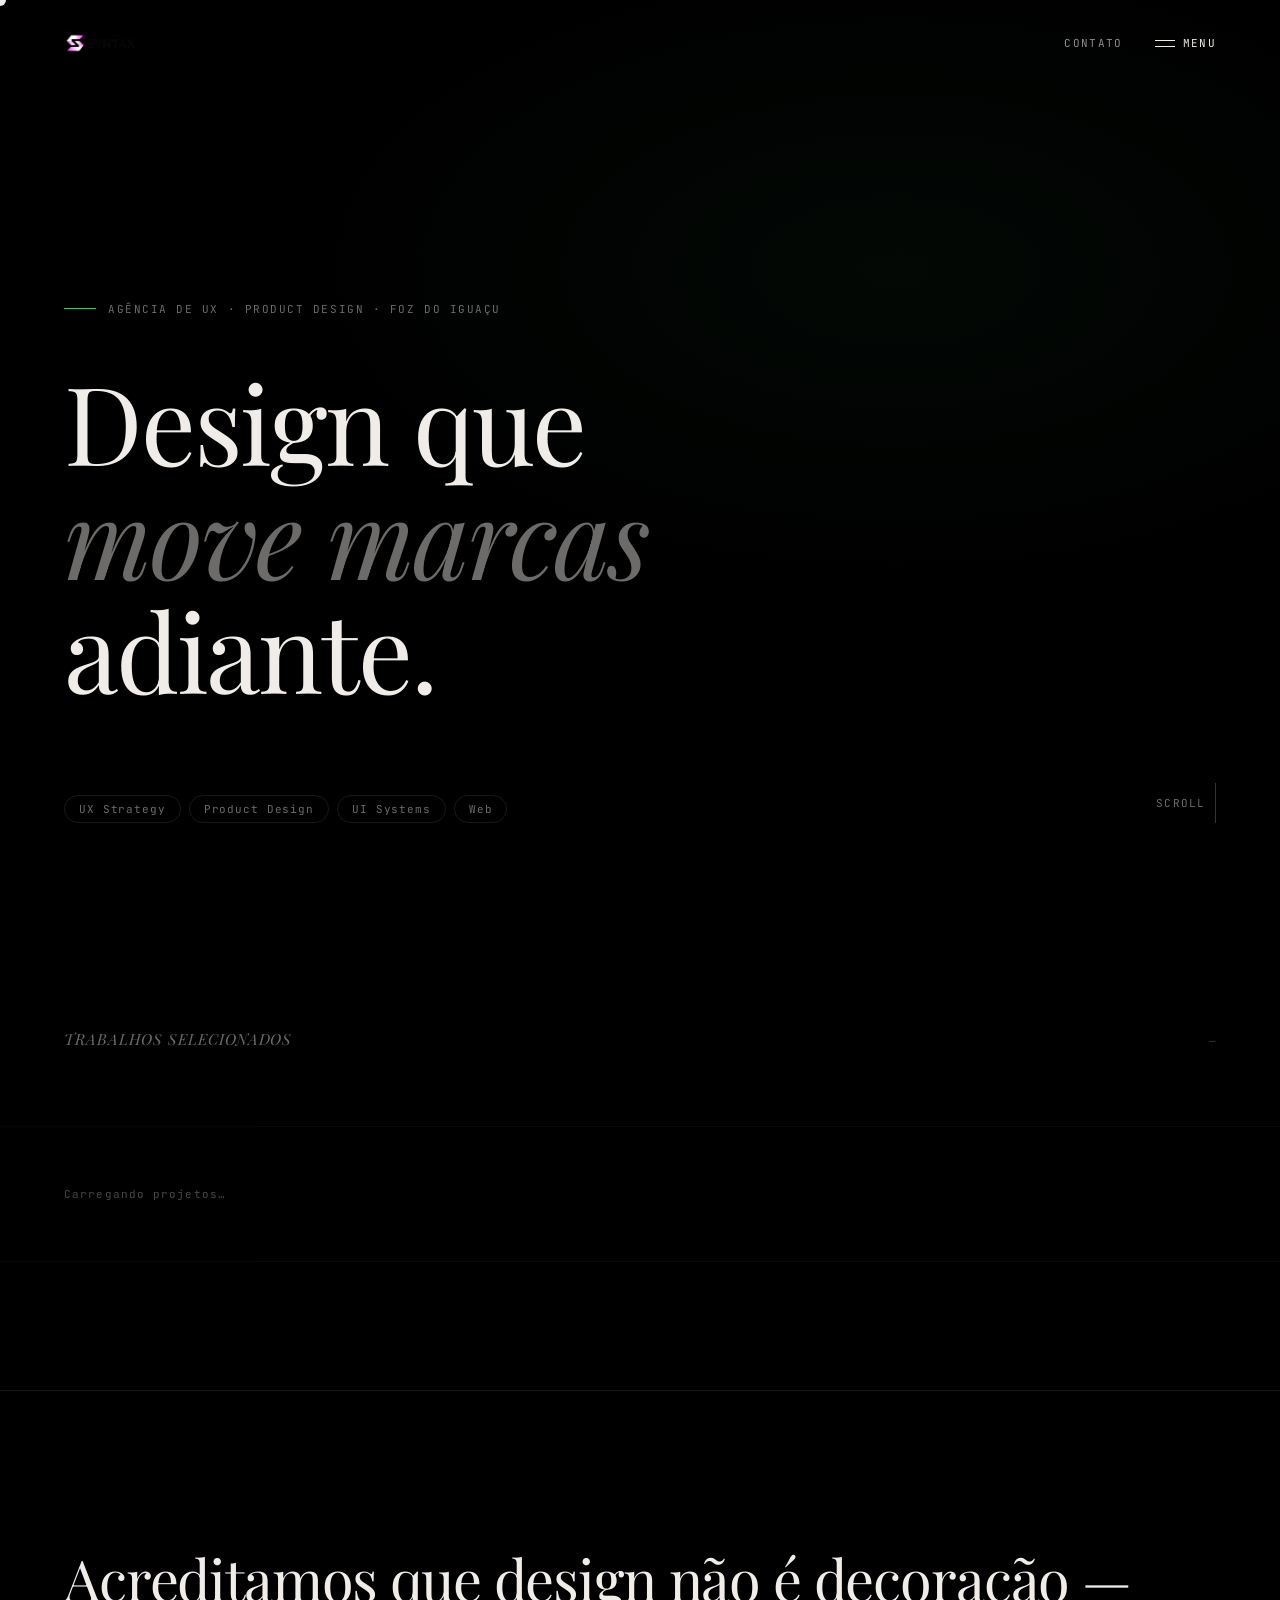
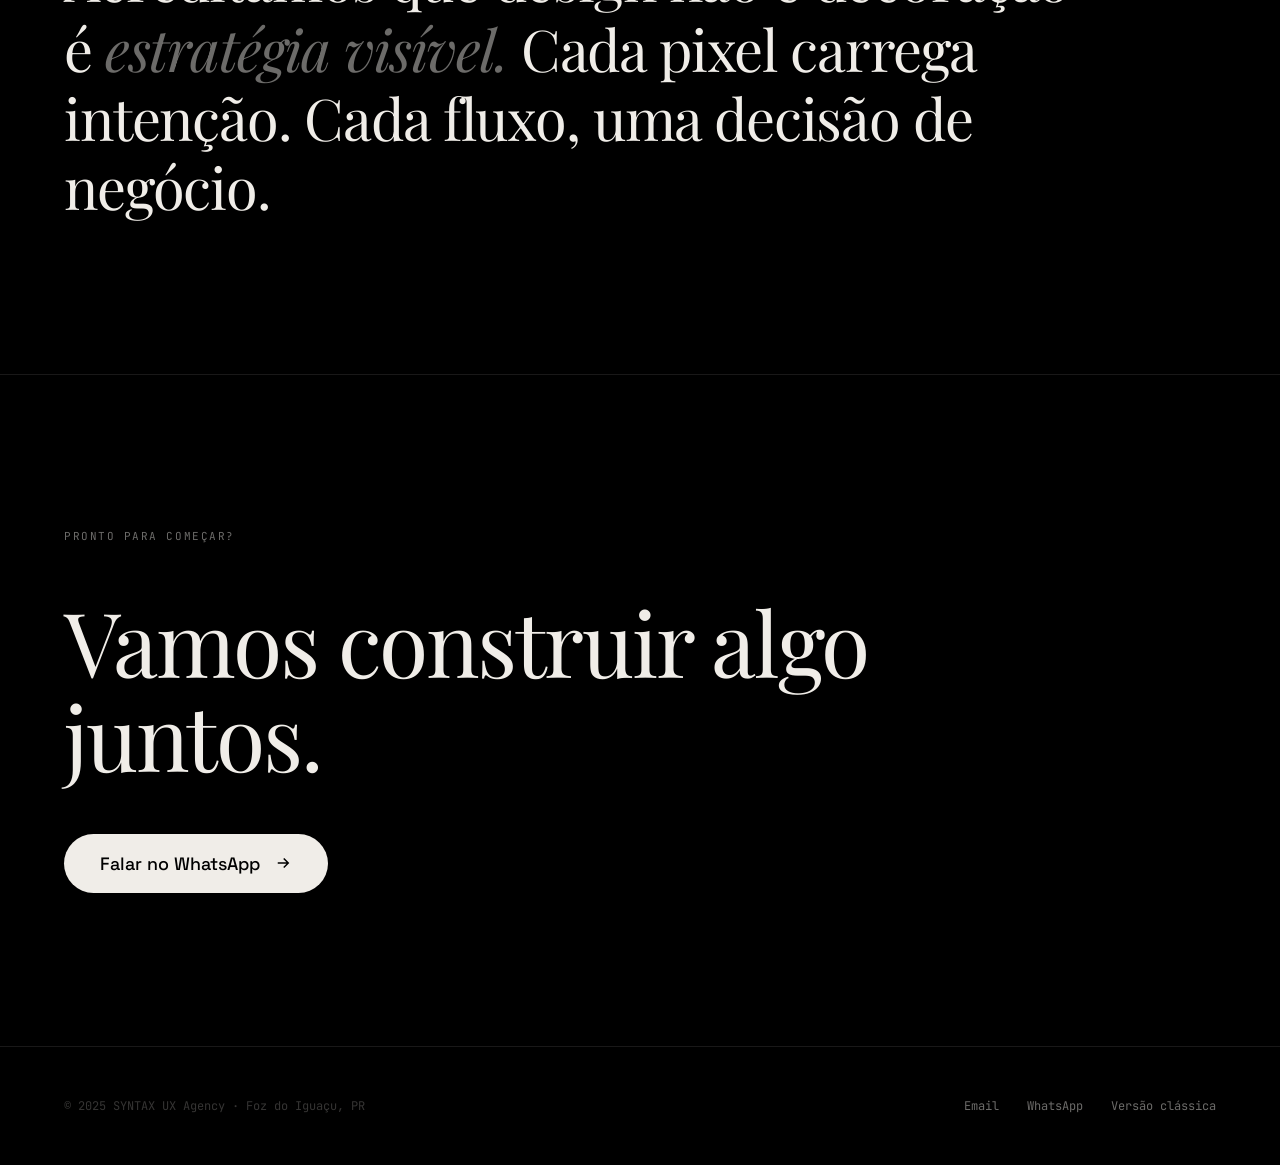
==== v2/index.html @ 881d628b "Add SYNTAX v2 — Metalab-inspired editorial portfolio Pure black editorial redesign in /v2/ with: - P" ====
<!DOCTYPE html>
<html lang="pt-BR">
<head>
  <meta charset="UTF-8"/>
  <meta name="viewport" content="width=device-width,initial-scale=1"/>
  <title>SYNTAX — Agência de UX & Product Design</title>
  <meta name="description" content="Produtos digitais que movem marcas adiante. Design estratégico, interfaces de alto impacto."/>
  <link rel="preconnect" href="https://fonts.googleapis.com"/>
  <link rel="preconnect" href="https://fonts.gstatic.com" crossorigin/>
  <link href="https://fonts.googleapis.com/css2?family=Playfair+Display:ital,wght@0,400;0,500;0,700;1,400;1,500&family=Space+Grotesk:wght@300;400;500;600&family=JetBrains+Mono:wght@400;500&display=swap" rel="stylesheet"/>
  <link rel="stylesheet" href="v2.css"/>
</head>
<body>

<!-- Custom cursor -->
<div id="cursor"></div>
<!-- Page wipe -->
<div id="wipe"></div>

<!-- ── Nav ──────────────────────────────────────── -->
<nav class="v2-nav">
  <a href="#top" class="v2-nav-logo">
    <img src="../assets/syntax-logo.png" alt="SYNTAX"/>
  </a>
  <div class="v2-nav-right">
    <a href="mailto:gabriel@uxsyntax.com.br" class="v2-nav-link">Contato</a>
    <button class="v2-menu-btn" id="menu-btn" aria-label="Menu">
      <span><i></i><i></i></span>
      MENU
    </button>
  </div>
</nav>

<!-- ── Menu overlay ─────────────────────────────── -->
<div id="menu-overlay">
  <div class="menu-top">
    <a href="#top" class="v2-nav-logo" style="mix-blend-mode:normal">
      <img src="../assets/syntax-logo.png" alt="SYNTAX"/>
    </a>
    <button class="menu-close" id="menu-close">FECHAR ✕</button>
  </div>
  <nav class="menu-links">
    <a href="#projetos" onclick="document.getElementById('menu-overlay').classList.remove('open')">
      Projetos <span>01</span>
    </a>
    <a href="#manifesto" onclick="document.getElementById('menu-overlay').classList.remove('open')">
      Manifesto <span>02</span>
    </a>
    <a href="https://wa.me/5546999247368" target="_blank" rel="noopener">
      Iniciar projeto <span>03</span>
    </a>
    <a href="../admin.html" data-wipe>
      Admin <span>04</span>
    </a>
  </nav>
  <div class="menu-bottom">
    <p>© 2025 SYNTAX. Todos os direitos reservados.</p>
    <a href="mailto:gabriel@uxsyntax.com.br">gabriel@uxsyntax.com.br</a>
  </div>
</div>

<!-- ── Hero ─────────────────────────────────────── -->
<header class="v2-hero" id="top">
  <div class="v2-hero-bg"></div>
  <div class="v2-hero-content">
    <p class="v2-hero-eyebrow">Agência de UX · Product Design · Foz do Iguaçu</p>
    <h1 class="v2-hero-title">
      Design que<br/>
      <em>move marcas</em><br/>
      adiante.
    </h1>
    <div class="v2-hero-bottom">
      <div class="v2-hero-tags">
        <span class="v2-hero-tag">UX Strategy</span>
        <span class="v2-hero-tag">Product Design</span>
        <span class="v2-hero-tag">UI Systems</span>
        <span class="v2-hero-tag">Web</span>
      </div>
      <div class="v2-hero-scroll">
        Scroll
      </div>
    </div>
  </div>
</header>

<!-- ── Projects ─────────────────────────────────── -->
<section class="v2-projects" id="projetos">
  <div class="v2-projects-head">
    <h2>Trabalhos selecionados</h2>
    <span class="v2-projects-count" id="proj-count">—</span>
  </div>
  <div id="proj-list">
    <!-- populated by JS -->
    <div class="v2-proj-item v2-reveal" style="border-top:1px solid var(--line);padding:60px clamp(20px,5vw,80px);opacity:.3">
      <p style="font-family:var(--mono);font-size:11px;letter-spacing:.1em">Carregando projetos…</p>
    </div>
  </div>
</section>

<!-- ── Manifesto ─────────────────────────────────── -->
<section class="v2-manifesto v2-reveal" id="manifesto">
  <p class="v2-manifesto-text">
    Acreditamos que design não é decoração —
    é <em>estratégia visível.</em>
    Cada pixel carrega intenção. Cada fluxo,
    uma decisão de negócio.
  </p>
</section>

<!-- ── CTA ──────────────────────────────────────── -->
<section class="v2-cta v2-reveal">
  <p class="v2-cta-eyebrow">Pronto para começar?</p>
  <h2 class="v2-cta-title">Vamos construir algo juntos.</h2>
  <a class="v2-cta-btn" href="https://wa.me/5546999247368" target="_blank" rel="noopener" data-cursor>
    Falar no WhatsApp
    <svg width="18" height="18" viewBox="0 0 24 24" fill="none" stroke="currentColor" stroke-width="2"><path d="M5 12h14M13 6l6 6-6 6"/></svg>
  </a>
</section>

<!-- ── Footer ────────────────────────────────────── -->
<footer class="v2-foot">
  <p>© 2025 SYNTAX UX Agency · Foz do Iguaçu, PR</p>
  <div class="v2-foot-links">
    <a href="mailto:gabriel@uxsyntax.com.br">Email</a>
    <a href="https://wa.me/5546999247368" target="_blank" rel="noopener">WhatsApp</a>
    <a href="../index.html" data-wipe>Versão clássica</a>
  </div>
</footer>

<script src="js/v2-db.js"></script>
<script src="js/v2-app.js"></script>
</body>
</html>
---- v2/v2.css ----
/* ============================================================
   SYNTAX v2 — Metalab-inspired
   ============================================================ */

@import url('https://fonts.googleapis.com/css2?family=Playfair+Display:ital,wght@0,400;0,500;0,700;1,400;1,500&family=Space+Grotesk:wght@300;400;500;600&family=JetBrains+Mono:wght@400;500&display=swap');

:root{
  --bg:    #000;
  --fg:    #f0ede8;
  --muted: rgba(240,237,232,.45);
  --faint: rgba(240,237,232,.22);
  --line:  rgba(240,237,232,.1);
  --green: #3fbf6a;
  --serif: 'Playfair Display', Georgia, serif;
  --sans:  'Space Grotesk', system-ui, sans-serif;
  --mono:  'JetBrains Mono', ui-monospace, monospace;
  --ease:  cubic-bezier(.22,.61,.36,1);
  --ease-out: cubic-bezier(0,.55,.45,1);
}

*{ box-sizing:border-box; margin:0; padding:0; }
html{ scroll-behavior:smooth; }
body{
  background:var(--bg); color:var(--fg);
  font-family:var(--sans); font-size:16px;
  -webkit-font-smoothing:antialiased;
  overflow-x:hidden; cursor:none;
}
a{ color:inherit; text-decoration:none; cursor:none; }
img{ display:block; max-width:100%; }
button{ font:inherit; color:inherit; background:none; border:none; cursor:none; }

/* ── Custom cursor ─────────────────────────────────────── */
#cursor{
  position:fixed; top:0; left:0; z-index:9999;
  pointer-events:none;
  width:12px; height:12px;
  border-radius:50%;
  background:var(--fg);
  transform:translate(-50%,-50%);
  transition:width .25s var(--ease), height .25s var(--ease),
             background .25s, opacity .3s;
  mix-blend-mode:difference;
}
#cursor.grow{ width:60px; height:60px; }
#cursor.hidden{ opacity:0; }

/* ── Page transition wipe ──────────────────────────────── */
#wipe{
  position:fixed; inset:0; z-index:9998;
  background:var(--fg);
  transform:scaleY(0);
  transform-origin:bottom;
}
#wipe.enter{
  animation:wipeIn .6s var(--ease) forwards;
}
#wipe.leave{
  animation:wipeOut .5s var(--ease-out) forwards;
}
@keyframes wipeIn{
  0%  { transform:scaleY(0); transform-origin:bottom; }
  100%{ transform:scaleY(1); transform-origin:bottom; }
}
@keyframes wipeOut{
  0%  { transform:scaleY(1); transform-origin:top; }
  100%{ transform:scaleY(0); transform-origin:top; }
}

/* ── Layout ────────────────────────────────────────────── */
.wrap{ max-width:1320px; margin:0 auto; padding:0 clamp(20px,5vw,80px); }

/* ── Nav ───────────────────────────────────────────────── */
.v2-nav{
  position:fixed; top:0; left:0; right:0; z-index:100;
  display:flex; align-items:center; justify-content:space-between;
  padding:clamp(18px,3vw,32px) clamp(20px,5vw,80px);
  mix-blend-mode:difference;
}
.v2-nav-logo{
  font-family:var(--serif); font-size:18px; font-weight:500;
  letter-spacing:.02em; color:var(--fg);
}
.v2-nav-logo img{ height:22px; filter:invert(1) brightness(2); }
.v2-nav-right{ display:flex; align-items:center; gap:32px; }
.v2-nav-link{
  font-family:var(--mono); font-size:11px; letter-spacing:.12em;
  text-transform:uppercase; color:var(--fg); opacity:.6;
  transition:opacity .2s;
}
.v2-nav-link:hover{ opacity:1; }
.v2-menu-btn{
  font-family:var(--mono); font-size:11px; letter-spacing:.12em;
  text-transform:uppercase; color:var(--fg);
  display:flex; align-items:center; gap:8px;
}
.v2-menu-btn span{ display:flex; flex-direction:column; gap:5px; }
.v2-menu-btn span i{ display:block; width:20px; height:1px; background:var(--fg); transition:.3s; }

/* ── Menu overlay ──────────────────────────────────────── */
#menu-overlay{
  position:fixed; inset:0; z-index:200;
  background:#000;
  display:flex; flex-direction:column;
  justify-content:space-between;
  padding:clamp(18px,3vw,32px) clamp(20px,5vw,80px) clamp(32px,5vw,60px);
  opacity:0; pointer-events:none;
  transition:opacity .4s var(--ease);
}
#menu-overlay.open{ opacity:1; pointer-events:all; }
.menu-top{ display:flex; justify-content:space-between; align-items:center; }
.menu-close{
  font-family:var(--mono); font-size:11px; letter-spacing:.12em;
  text-transform:uppercase; color:var(--fg);
}
.menu-links{ display:flex; flex-direction:column; gap:0; }
.menu-links a{
  font-family:var(--serif); font-size:clamp(40px,8vw,96px);
  font-weight:400; line-height:1.1; color:var(--fg);
  border-top:1px solid var(--line);
  padding:clamp(14px,2vw,28px) 0;
  display:flex; align-items:center; justify-content:space-between;
  overflow:hidden; transition:color .3s;
}
.menu-links a:last-child{ border-bottom:1px solid var(--line); }
.menu-links a:hover{ color:var(--green); }
.menu-links a span{ font-family:var(--mono); font-size:12px; opacity:.4; }
.menu-bottom{
  display:flex; justify-content:space-between; align-items:flex-end;
  flex-wrap:wrap; gap:20px;
}
.menu-bottom p{ font-size:13px; color:var(--muted); }
.menu-bottom a{ font-size:13px; color:var(--fg); }

/* ── Hero ──────────────────────────────────────────────── */
.v2-hero{
  min-height:100dvh; display:flex; flex-direction:column;
  justify-content:flex-end;
  padding:0 clamp(20px,5vw,80px) clamp(48px,6vw,88px);
  position:relative; overflow:hidden;
}
.v2-hero-bg{
  position:absolute; inset:0; z-index:0;
  background:radial-gradient(ellipse 80% 60% at 70% 30%, rgba(63,191,106,.04) 0%, transparent 60%);
}
.v2-hero-content{ position:relative; z-index:1; }
.v2-hero-eyebrow{
  font-family:var(--mono); font-size:11px; letter-spacing:.14em;
  text-transform:uppercase; color:var(--muted);
  margin-bottom:clamp(24px,4vw,48px);
  display:flex; align-items:center; gap:12px;
}
.v2-hero-eyebrow::before{
  content:''; display:block;
  width:32px; height:1px; background:var(--green);
}
.v2-hero-title{
  font-family:var(--serif);
  font-size:clamp(52px,8.5vw,128px);
  font-weight:400; line-height:1.05;
  letter-spacing:-.02em;
  margin-bottom:clamp(48px,6vw,88px);
}
.v2-hero-title em{ font-style:italic; color:var(--muted); }
.v2-hero-bottom{
  display:flex; align-items:flex-end; justify-content:space-between;
  flex-wrap:wrap; gap:32px;
}
.v2-hero-tags{ display:flex; flex-wrap:wrap; gap:8px; }
.v2-hero-tag{
  font-family:var(--mono); font-size:11px; letter-spacing:.08em;
  border:1px solid var(--line); border-radius:40px;
  padding:6px 14px; color:var(--muted);
}
.v2-hero-scroll{
  font-family:var(--mono); font-size:11px; letter-spacing:.1em;
  text-transform:uppercase; color:var(--muted);
  display:flex; align-items:center; gap:10px;
}
.v2-hero-scroll::after{
  content:''; display:block; width:1px; height:40px;
  background:var(--faint); animation:scrollLine 2s ease-in-out infinite;
}
@keyframes scrollLine{
  0%,100%{ transform:scaleY(1); opacity:.4; }
  50%{ transform:scaleY(.6); opacity:1; }
}

/* ── Projects list ─────────────────────────────────────── */
.v2-projects{ padding:clamp(80px,10vw,140px) 0; }
.v2-projects-head{
  padding:0 clamp(20px,5vw,80px);
  margin-bottom:clamp(48px,6vw,80px);
  display:flex; align-items:baseline; justify-content:space-between; gap:24px;
}
.v2-projects-head h2{
  font-family:var(--serif); font-size:clamp(13px,1.2vw,16px);
  font-weight:400; color:var(--muted); letter-spacing:.06em;
  text-transform:uppercase; font-style:italic;
}
.v2-projects-count{
  font-family:var(--mono); font-size:11px; color:var(--faint);
}

.v2-proj-item{
  border-top:1px solid var(--line);
  padding:0 clamp(20px,5vw,80px);
  overflow:hidden;
}
.v2-proj-item:last-child{ border-bottom:1px solid var(--line); }

.v2-proj-header{
  display:grid;
  grid-template-columns: 3fr 1fr 1fr;
  align-items:center;
  padding:clamp(24px,3vw,40px) 0;
  gap:24px;
  transition:opacity .3s;
}
.v2-proj-item:hover .v2-proj-header{ opacity:.7; }

.v2-proj-name{
  font-family:var(--serif);
  font-size:clamp(28px,4.5vw,64px);
  font-weight:400; letter-spacing:-.02em;
  line-height:1.1;
  transition:color .3s;
}
.v2-proj-item:hover .v2-proj-name{ color:var(--fg); }

.v2-proj-tags{ display:flex; flex-wrap:wrap; gap:6px; }
.v2-proj-tag{
  font-family:var(--mono); font-size:10px; letter-spacing:.06em;
  border:1px solid var(--line); border-radius:40px;
  padding:4px 10px; color:var(--muted); white-space:nowrap;
}

.v2-proj-meta{
  text-align:right;
  font-family:var(--mono); font-size:11px; color:var(--faint);
  white-space:nowrap;
}

.v2-proj-body{
  display:grid; grid-template-columns:1fr 2fr; gap:clamp(24px,4vw,60px);
  padding-bottom:clamp(40px,5vw,72px);
  max-height:0; overflow:hidden;
  transition:max-height .7s var(--ease), padding .5s var(--ease);
}
.v2-proj-item.open .v2-proj-body{
  max-height:900px;
}
.v2-proj-desc{
  font-size:clamp(14px,1.3vw,17px); color:var(--muted); line-height:1.7;
  padding-top:4px;
}
.v2-proj-image-wrap{
  position:relative; overflow:hidden;
  border-radius:4px; aspect-ratio:16/9;
}
.v2-proj-image-wrap img{
  width:100%; height:120%; object-fit:cover;
  transform:translateY(0);
  transition:transform .1s linear;
}
.v2-proj-cta{
  display:inline-flex; align-items:center; gap:8px;
  margin-top:24px;
  font-family:var(--mono); font-size:11px; letter-spacing:.1em;
  text-transform:uppercase; color:var(--fg);
  border-bottom:1px solid var(--line); padding-bottom:4px;
  transition:border-color .2s, gap .2s;
}
.v2-proj-cta:hover{ border-color:var(--fg); gap:14px; }

/* ── Manifesto strip ───────────────────────────────────── */
.v2-manifesto{
  padding:clamp(100px,12vw,160px) clamp(20px,5vw,80px);
  border-top:1px solid var(--line);
}
.v2-manifesto-text{
  font-family:var(--serif);
  font-size:clamp(28px,4.5vw,68px);
  font-weight:400; line-height:1.2;
  letter-spacing:-.02em; max-width:1100px;
}
.v2-manifesto-text em{ font-style:italic; color:var(--muted); }

/* ── CTA section ───────────────────────────────────────── */
.v2-cta{
  padding:clamp(100px,12vw,160px) clamp(20px,5vw,80px);
  border-top:1px solid var(--line);
  display:flex; flex-direction:column; align-items:flex-start;
  gap:clamp(32px,4vw,56px);
}
.v2-cta-eyebrow{
  font-family:var(--mono); font-size:11px; letter-spacing:.14em;
  text-transform:uppercase; color:var(--muted);
}
.v2-cta-title{
  font-family:var(--serif);
  font-size:clamp(40px,7vw,104px);
  font-weight:400; line-height:1.05;
  letter-spacing:-.025em; max-width:900px;
}
.v2-cta-btn{
  display:inline-flex; align-items:center; gap:14px;
  font-family:var(--sans); font-size:clamp(15px,1.4vw,18px); font-weight:500;
  color:#000; background:var(--fg);
  padding:18px 36px; border-radius:60px;
  transition:background .25s, gap .25s, transform .2s;
}
.v2-cta-btn:hover{ background:var(--green); gap:22px; transform:translateY(-2px); }
.v2-cta-btn svg{ transition:transform .2s; }
.v2-cta-btn:hover svg{ transform:rotate(-45deg); }

/* ── Footer ────────────────────────────────────────────── */
.v2-foot{
  border-top:1px solid var(--line);
  padding:clamp(32px,4vw,56px) clamp(20px,5vw,80px);
  display:flex; justify-content:space-between; align-items:center;
  flex-wrap:wrap; gap:20px;
}
.v2-foot p{ font-size:12px; color:var(--faint); font-family:var(--mono); }
.v2-foot-links{ display:flex; gap:28px; }
.v2-foot-links a{ font-size:12px; color:var(--muted); font-family:var(--mono); transition:color .2s; }
.v2-foot-links a:hover{ color:var(--fg); }

/* ── Reveal animations ─────────────────────────────────── */
.v2-reveal{
  opacity:0; transform:translateY(40px);
  transition:opacity .9s var(--ease), transform .9s var(--ease);
}
.v2-reveal.in{
  opacity:1; transform:none;
}
.v2-reveal.d1{ transition-delay:.1s; }
.v2-reveal.d2{ transition-delay:.2s; }
.v2-reveal.d3{ transition-delay:.35s; }

/* ── Case page ─────────────────────────────────────────── */
.case-hero{
  min-height:100dvh; display:flex; flex-direction:column;
  justify-content:flex-end;
  padding:0 clamp(20px,5vw,80px) clamp(48px,6vw,88px);
}
.case-hero-meta{
  font-family:var(--mono); font-size:11px; letter-spacing:.12em;
  text-transform:uppercase; color:var(--muted);
  margin-bottom:32px; display:flex; gap:32px; flex-wrap:wrap;
}
.case-hero-title{
  font-family:var(--serif);
  font-size:clamp(40px,7vw,96px);
  font-weight:400; line-height:1.05; letter-spacing:-.025em;
  margin-bottom:clamp(24px,3vw,40px);
}
.case-hero-sub{
  font-size:clamp(16px,1.5vw,20px); color:var(--muted);
  max-width:640px; line-height:1.65;
}

.case-cover{
  width:100%; overflow:hidden;
  aspect-ratio:16/7; position:relative;
}
.case-cover img{
  width:100%; height:130%; object-fit:cover;
  transform:translateY(-10%);
  will-change:transform;
}

.case-body{ padding:clamp(60px,8vw,120px) clamp(20px,5vw,80px); }

.case-intro{
  display:grid; grid-template-columns:1fr 2fr;
  gap:clamp(32px,5vw,80px); margin-bottom:clamp(60px,8vw,120px);
}
.case-intro-label{
  font-family:var(--mono); font-size:11px; letter-spacing:.12em;
  text-transform:uppercase; color:var(--muted); padding-top:6px;
}
.case-intro-text{
  font-family:var(--serif);
  font-size:clamp(20px,2.5vw,32px);
  font-weight:400; line-height:1.5; letter-spacing:-.01em;
}

.case-specs{
  display:grid; grid-template-columns:repeat(4,1fr);
  gap:1px; background:var(--line);
  border:1px solid var(--line); border-radius:8px; overflow:hidden;
  margin-bottom:clamp(60px,8vw,120px);
}
.case-spec{
  background:var(--bg); padding:clamp(20px,2.5vw,32px);
}
.case-spec dt{
  font-family:var(--mono); font-size:10px; letter-spacing:.12em;
  text-transform:uppercase; color:var(--faint); margin-bottom:10px;
}
.case-spec dd{ font-size:15px; color:var(--fg); }

/* Horizontal gallery */
.case-gallery-h{
  overflow-x:auto; overflow-y:hidden;
  display:flex; gap:clamp(16px,2vw,24px);
  padding-bottom:24px; margin-bottom:clamp(60px,8vw,120px);
  scrollbar-width:thin; scrollbar-color:var(--line) transparent;
  cursor:grab;
}
.case-gallery-h:active{ cursor:grabbing; }
.case-gallery-h-item{
  flex-shrink:0; border-radius:4px; overflow:hidden;
  height:clamp(280px,35vw,520px);
}
.case-gallery-h-item img{
  height:100%; width:auto; object-fit:cover;
  pointer-events:none;
}

.case-shot{
  width:100%; overflow:hidden; border-radius:4px;
  margin-bottom:clamp(16px,2vw,24px); position:relative;
}
.case-shot img{
  width:100%; height:auto; display:block;
  transform:translateY(0); will-change:transform;
}

.case-back{
  display:inline-flex; align-items:center; gap:10px;
  font-family:var(--mono); font-size:11px; letter-spacing:.1em;
  text-transform:uppercase; color:var(--muted);
  margin-bottom:clamp(60px,8vw,120px);
  transition:color .2s, gap .2s;
}
.case-back:hover{ color:var(--fg); gap:16px; }

@media(max-width:860px){
  .v2-proj-header{ grid-template-columns:1fr 1fr; }
  .v2-proj-meta{ display:none; }
  .v2-proj-body{ grid-template-columns:1fr; }
  .case-intro{ grid-template-columns:1fr; }
  .case-specs{ grid-template-columns:repeat(2,1fr); }
}
@media(max-width:540px){
  .v2-proj-header{ grid-template-columns:1fr; }
  .v2-proj-tags{ display:none; }
  .case-specs{ grid-template-columns:1fr 1fr; }
}
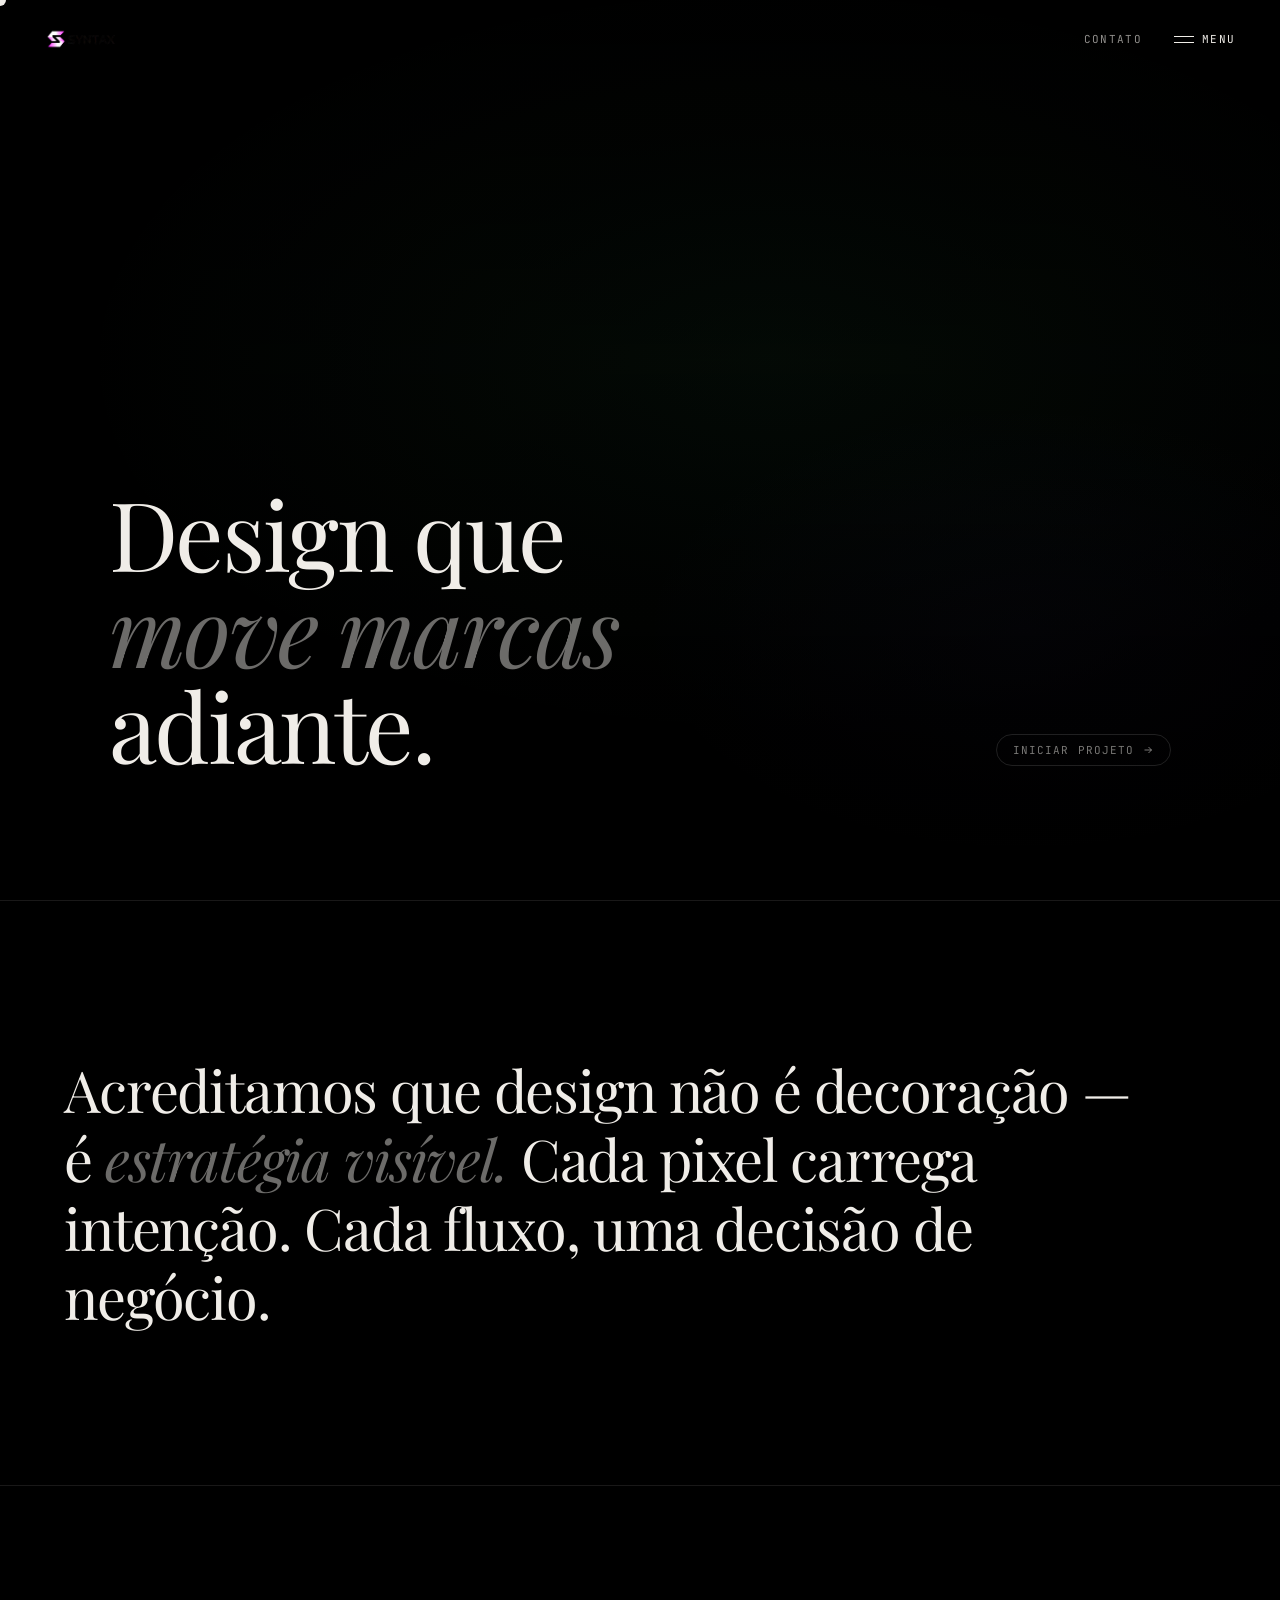
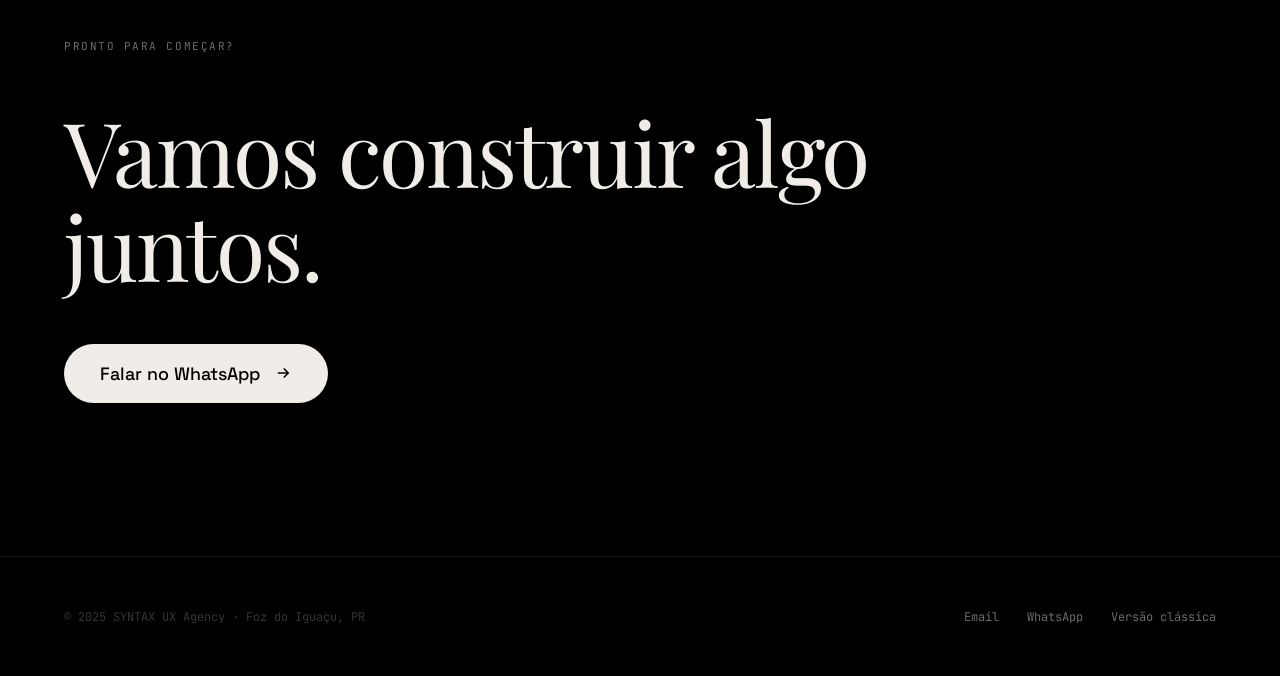
==== commit 782243ea: "v2: Metalab-style hero — project tabs sidebar + hover image reveal Co-Authored-By: Claude Sonnet 4.6" ====
--- a/v2/index.html
+++ b/v2/index.html
@@ -4,22 +4,193 @@
   <meta charset="UTF-8"/>
   <meta name="viewport" content="width=device-width,initial-scale=1"/>
   <title>SYNTAX — Agência de UX & Product Design</title>
-  <meta name="description" content="Produtos digitais que movem marcas adiante. Design estratégico, interfaces de alto impacto."/>
+  <meta name="description" content="Produtos digitais que movem marcas adiante."/>
   <link rel="preconnect" href="https://fonts.googleapis.com"/>
   <link rel="preconnect" href="https://fonts.gstatic.com" crossorigin/>
-  <link href="https://fonts.googleapis.com/css2?family=Playfair+Display:ital,wght@0,400;0,500;0,700;1,400;1,500&family=Space+Grotesk:wght@300;400;500;600&family=JetBrains+Mono:wght@400;500&display=swap" rel="stylesheet"/>
+  <link href="https://fonts.googleapis.com/css2?family=Playfair+Display:ital,wght@0,400;0,500;1,400&family=Space+Grotesk:wght@300;400;500&family=JetBrains+Mono:wght@400;500&display=swap" rel="stylesheet"/>
   <link rel="stylesheet" href="v2.css"/>
+  <style>
+    /* ── Hero full-screen ── */
+    .v2-hero{
+      position:relative; width:100%; height:100dvh;
+      overflow:hidden; background:#000;
+      display:flex; align-items:flex-end;
+    }
+
+    /* Slides */
+    .hero-slides{ position:absolute; inset:0; }
+    .hero-slide{
+      position:absolute; inset:0;
+      opacity:0; transition:opacity .7s cubic-bezier(.4,0,.2,1);
+      will-change:opacity;
+    }
+    .hero-slide.active{ opacity:1; }
+    .hero-slide img{
+      width:100%; height:115%; object-fit:cover;
+      transform:translateY(-7.5%);
+      animation:none;
+    }
+    .hero-slide.active img{ animation:kenburns 8s ease-out forwards; }
+    @keyframes kenburns{
+      0%  { transform:translateY(-7.5%) scale(1.04); }
+      100%{ transform:translateY(-7.5%) scale(1); }
+    }
+    /* dark overlay */
+    .hero-overlay{
+      position:absolute; inset:0;
+      background:linear-gradient(
+        to bottom,
+        rgba(0,0,0,.55) 0%,
+        rgba(0,0,0,.15) 40%,
+        rgba(0,0,0,.55) 75%,
+        rgba(0,0,0,.85) 100%
+      );
+    }
+    /* default gradient when no project */
+    .hero-default{
+      position:absolute; inset:0;
+      background:radial-gradient(ellipse 90% 70% at 60% 40%, rgba(63,191,106,.06) 0%, transparent 60%),
+                 radial-gradient(ellipse 60% 50% at 80% 70%, rgba(100,80,200,.05) 0%, transparent 50%);
+      transition:opacity .5s;
+    }
+    .has-active .hero-default{ opacity:0; }
+
+    /* Project list sidebar */
+    .hero-proj-list{
+      position:absolute; left:clamp(20px,3.5vw,52px); top:50%;
+      transform:translateY(-50%);
+      display:flex; flex-direction:column; gap:4px;
+      z-index:10;
+    }
+    .hero-proj-btn{
+      display:inline-flex; align-items:center; gap:10px;
+      font-family:var(--sans); font-size:clamp(13px,1.1vw,15px); font-weight:400;
+      color:rgba(240,237,232,.55);
+      background:rgba(255,255,255,.07); backdrop-filter:blur(10px);
+      border:1px solid rgba(255,255,255,.08);
+      border-radius:40px; padding:7px 16px 7px 12px;
+      cursor:none; user-select:none;
+      transition:color .25s, background .25s, border-color .25s, transform .2s;
+      white-space:nowrap;
+    }
+    .hero-proj-btn .dot{
+      width:7px; height:7px; border-radius:50%;
+      background:transparent; border:1px solid rgba(255,255,255,.25);
+      transition:background .25s, border-color .25s;
+      flex-shrink:0;
+    }
+    .hero-proj-btn:hover,
+    .hero-proj-btn.active{
+      color:var(--fg);
+      background:rgba(255,255,255,.13);
+      border-color:rgba(255,255,255,.2);
+    }
+    .hero-proj-btn.active .dot{
+      background:var(--green); border-color:var(--green);
+    }
+    .hero-proj-btn.all-work{
+      margin-top:8px; color:rgba(240,237,232,.35);
+      background:transparent; border-color:rgba(255,255,255,.06);
+    }
+    .hero-proj-btn.all-work:hover{ color:var(--fg); background:rgba(255,255,255,.07); }
+
+    /* Hero description — top right */
+    .hero-desc{
+      position:absolute; right:clamp(20px,3.5vw,52px); top:clamp(100px,12vh,140px);
+      width:clamp(200px,22vw,320px); z-index:10;
+      opacity:0; transform:translateY(6px);
+      transition:opacity .4s, transform .4s;
+    }
+    .has-active .hero-desc{ opacity:1; transform:none; }
+    .hero-desc p{
+      font-size:clamp(13px,1.1vw,15px); color:rgba(240,237,232,.7);
+      line-height:1.65;
+    }
+    .hero-desc .hero-desc-tags{
+      display:flex; flex-wrap:wrap; gap:5px; margin-top:12px;
+    }
+    .hero-desc .hero-desc-tag{
+      font-family:var(--mono); font-size:10px; letter-spacing:.06em;
+      border:1px solid rgba(255,255,255,.12); border-radius:40px;
+      padding:3px 9px; color:rgba(240,237,232,.45);
+    }
+
+    /* Hero bottom: title + meta */
+    .hero-bottom{
+      position:relative; z-index:10;
+      width:100%; padding:0 clamp(20px,3.5vw,52px) clamp(32px,4vw,52px);
+      display:flex; align-items:flex-end; justify-content:space-between; gap:24px;
+    }
+    .hero-title-wrap{ flex:1; overflow:hidden; }
+    .hero-big-title{
+      font-family:var(--serif);
+      font-size:clamp(44px,7.5vw,112px);
+      font-weight:400; line-height:1.0; letter-spacing:-.025em;
+      color:var(--fg);
+      display:flex; flex-direction:column;
+    }
+    /* default title */
+    .hero-title-default{
+      transition:opacity .4s, transform .4s;
+    }
+    .has-active .hero-title-default{
+      opacity:0; transform:translateY(-8px); pointer-events:none; position:absolute;
+    }
+    /* project title (revealed on hover) */
+    .hero-title-proj{
+      opacity:0; transform:translateY(12px);
+      transition:opacity .45s .05s, transform .45s .05s;
+      pointer-events:none;
+    }
+    .has-active .hero-title-proj{
+      opacity:1; transform:none;
+    }
+
+    .hero-bottom-right{
+      display:flex; flex-direction:column; align-items:flex-end; gap:10px;
+      padding-bottom:6px;
+    }
+    .hero-cta-link{
+      display:inline-flex; align-items:center; gap:8px;
+      font-family:var(--mono); font-size:11px; letter-spacing:.1em;
+      text-transform:uppercase; color:rgba(240,237,232,.5);
+      border:1px solid rgba(255,255,255,.12); border-radius:40px;
+      padding:8px 16px;
+      transition:color .2s, border-color .2s;
+    }
+    .hero-cta-link:hover{ color:var(--fg); border-color:rgba(255,255,255,.3); }
+
+    /* Nav on top of hero */
+    .v2-nav{
+      position:fixed; top:0; left:0; right:0; z-index:100;
+      display:flex; align-items:center; justify-content:space-between;
+      padding:clamp(18px,2.5vw,28px) clamp(20px,3.5vw,52px);
+    }
+
+    /* Mobile: stack differently */
+    @media(max-width:700px){
+      .hero-proj-list{
+        position:static; transform:none;
+        flex-direction:row; flex-wrap:wrap;
+        gap:6px; order:-1;
+        padding:clamp(80px,15vw,110px) clamp(16px,4vw,24px) 0;
+        align-self:flex-start; width:100%;
+      }
+      .v2-hero{ flex-direction:column; align-items:stretch; }
+      .hero-bottom{ flex-direction:column; align-items:flex-start; }
+      .hero-desc{ position:static; width:auto; opacity:1 !important; transform:none !important; margin-top:8px; }
+      .has-active .hero-desc{ opacity:1; transform:none; }
+    }
+  </style>
 </head>
 <body>
 
-<!-- Custom cursor -->
 <div id="cursor"></div>
-<!-- Page wipe -->
 <div id="wipe"></div>
 
 <!-- ── Nav ──────────────────────────────────────── -->
 <nav class="v2-nav">
-  <a href="#top" class="v2-nav-logo">
+  <a href="#" class="v2-nav-logo">
     <img src="../assets/syntax-logo.png" alt="SYNTAX"/>
   </a>
   <div class="v2-nav-right">
@@ -34,23 +205,20 @@
 <!-- ── Menu overlay ─────────────────────────────── -->
 <div id="menu-overlay">
   <div class="menu-top">
-    <a href="#top" class="v2-nav-logo" style="mix-blend-mode:normal">
+    <a href="#" class="v2-nav-logo" style="mix-blend-mode:normal">
       <img src="../assets/syntax-logo.png" alt="SYNTAX"/>
     </a>
     <button class="menu-close" id="menu-close">FECHAR ✕</button>
   </div>
   <nav class="menu-links">
-    <a href="#projetos" onclick="document.getElementById('menu-overlay').classList.remove('open')">
-      Projetos <span>01</span>
+    <a href="https://wa.me/5546999247368" target="_blank" rel="noopener">
+      Iniciar projeto <span>01</span>
     </a>
-    <a href="#manifesto" onclick="document.getElementById('menu-overlay').classList.remove('open')">
-      Manifesto <span>02</span>
-    </a>
-    <a href="https://wa.me/5546999247368" target="_blank" rel="noopener">
-      Iniciar projeto <span>03</span>
+    <a href="mailto:gabriel@uxsyntax.com.br">
+      Contato <span>02</span>
     </a>
     <a href="../admin.html" data-wipe>
-      Admin <span>04</span>
+      Admin <span>03</span>
     </a>
   </nav>
   <div class="menu-bottom">
@@ -60,45 +228,45 @@
 </div>
 
 <!-- ── Hero ─────────────────────────────────────── -->
-<header class="v2-hero" id="top">
-  <div class="v2-hero-bg"></div>
-  <div class="v2-hero-content">
-    <p class="v2-hero-eyebrow">Agência de UX · Product Design · Foz do Iguaçu</p>
-    <h1 class="v2-hero-title">
-      Design que<br/>
-      <em>move marcas</em><br/>
-      adiante.
-    </h1>
-    <div class="v2-hero-bottom">
-      <div class="v2-hero-tags">
-        <span class="v2-hero-tag">UX Strategy</span>
-        <span class="v2-hero-tag">Product Design</span>
-        <span class="v2-hero-tag">UI Systems</span>
-        <span class="v2-hero-tag">Web</span>
-      </div>
-      <div class="v2-hero-scroll">
-        Scroll
+<header class="v2-hero" id="hero">
+
+  <!-- Image slides -->
+  <div class="hero-slides" id="hero-slides"></div>
+  <div class="hero-default"></div>
+  <div class="hero-overlay"></div>
+
+  <!-- Project list (left) -->
+  <div class="hero-proj-list" id="proj-list">
+    <!-- populated by JS -->
+  </div>
+
+  <!-- Description (top right) -->
+  <div class="hero-desc" id="hero-desc">
+    <p id="hero-desc-text"></p>
+    <div class="hero-desc-tags" id="hero-desc-tags"></div>
+  </div>
+
+  <!-- Bottom: title + CTA -->
+  <div class="hero-bottom">
+    <div class="hero-title-wrap">
+      <div class="hero-big-title">
+        <span class="hero-title-default">
+          Design que<br/><em style="color:rgba(240,237,232,.45)">move marcas</em><br/>adiante.
+        </span>
+        <span class="hero-title-proj" id="hero-title-proj"></span>
       </div>
     </div>
+    <div class="hero-bottom-right">
+      <a class="hero-cta-link" href="https://wa.me/5546999247368" target="_blank" rel="noopener">
+        Iniciar projeto
+        <svg width="12" height="12" viewBox="0 0 24 24" fill="none" stroke="currentColor" stroke-width="2"><path d="M5 12h14M13 6l6 6-6 6"/></svg>
+      </a>
+    </div>
   </div>
 </header>
 
-<!-- ── Projects ─────────────────────────────────── -->
-<section class="v2-projects" id="projetos">
-  <div class="v2-projects-head">
-    <h2>Trabalhos selecionados</h2>
-    <span class="v2-projects-count" id="proj-count">—</span>
-  </div>
-  <div id="proj-list">
-    <!-- populated by JS -->
-    <div class="v2-proj-item v2-reveal" style="border-top:1px solid var(--line);padding:60px clamp(20px,5vw,80px);opacity:.3">
-      <p style="font-family:var(--mono);font-size:11px;letter-spacing:.1em">Carregando projetos…</p>
-    </div>
-  </div>
-</section>
-
 <!-- ── Manifesto ─────────────────────────────────── -->
-<section class="v2-manifesto v2-reveal" id="manifesto">
+<section class="v2-manifesto v2-reveal">
   <p class="v2-manifesto-text">
     Acreditamos que design não é decoração —
     é <em>estratégia visível.</em>
@@ -128,6 +296,104 @@
 </footer>
 
 <script src="js/v2-db.js"></script>
+<script>
+(async function(){
+  const hero       = document.getElementById('hero');
+  const slideWrap  = document.getElementById('hero-slides');
+  const projList   = document.getElementById('proj-list');
+  const heroTitle  = document.getElementById('hero-title-proj');
+  const heroDesc   = document.getElementById('hero-desc-text');
+  const heroTags   = document.getElementById('hero-desc-tags');
+
+  if(typeof window.__v2db === 'undefined') return;
+  const projects = await window.__v2db.fetchProjects();
+  if(!projects.length) return;
+
+  let activeIdx = -1;
+  let leaveTimer = null;
+
+  // Build slides
+  projects.forEach((p, i) => {
+    const slide = document.createElement('div');
+    slide.className = 'hero-slide';
+    if(p.cover_url){
+      const img = document.createElement('img');
+      img.src = p.cover_url;
+      img.alt = '';
+      img.loading = i === 0 ? 'eager' : 'lazy';
+      slide.appendChild(img);
+    }
+    slideWrap.appendChild(slide);
+  });
+
+  const slides = slideWrap.querySelectorAll('.hero-slide');
+
+  function activate(idx){
+    if(activeIdx === idx) return;
+    clearTimeout(leaveTimer);
+
+    // deactivate old
+    if(activeIdx >= 0) slides[activeIdx]?.classList.remove('active');
+
+    activeIdx = idx;
+
+    if(idx < 0){
+      hero.classList.remove('has-active');
+      return;
+    }
+
+    slides[idx]?.classList.add('active');
+    hero.classList.add('has-active');
+
+    const p = projects[idx];
+    const cleanTitle = (p.title||'').replace(/^SITE\s*-\s*/i,'').replace(/^APP\s*-\s*/i,'');
+    heroTitle.textContent  = cleanTitle;
+    heroDesc.textContent   = p.summary || p.subtitle || '';
+    heroTags.innerHTML = (p.tags||[]).slice(0,4)
+      .map(t=>`<span class="hero-desc-tag">${t.replace(/^#/,'')}</span>`).join('');
+
+    // mark active btn
+    projList.querySelectorAll('.hero-proj-btn[data-idx]').forEach(b => {
+      b.classList.toggle('active', +b.dataset.idx === idx);
+    });
+  }
+
+  function deactivateDelayed(){
+    leaveTimer = setTimeout(()=> activate(-1), 220);
+  }
+
+  // Build project buttons
+  projects.forEach((p, i) => {
+    const cleanTitle = (p.title||'').replace(/^SITE\s*-\s*/i,'').replace(/^APP\s*-\s*/i,'');
+    const btn = document.createElement('button');
+    btn.className = 'hero-proj-btn';
+    btn.dataset.idx = i;
+    btn.innerHTML = `<span class="dot"></span>${cleanTitle}`;
+    btn.addEventListener('mouseenter', () => activate(i));
+    btn.addEventListener('mouseleave', deactivateDelayed);
+    btn.addEventListener('click', () => {
+      const slug = p.slug || p.id;
+      navigateTo(`case.html?s=${encodeURIComponent(slug)}`);
+    });
+    projList.appendChild(btn);
+  });
+
+  // "All Work" button
+  const allBtn = document.createElement('button');
+  allBtn.className = 'hero-proj-btn all-work';
+  allBtn.innerHTML = `<span class="dot"></span>Todos os projetos`;
+  allBtn.addEventListener('click', () => {
+    document.querySelector('.v2-manifesto')?.scrollIntoView({ behavior:'smooth' });
+  });
+  projList.appendChild(allBtn);
+
+  // keep active while hovering hero desc or slides
+  [slideWrap, document.getElementById('hero-desc')].forEach(el => {
+    el?.addEventListener('mouseenter', () => clearTimeout(leaveTimer));
+    el?.addEventListener('mouseleave', deactivateDelayed);
+  });
+})();
+</script>
 <script src="js/v2-app.js"></script>
 </body>
 </html>
